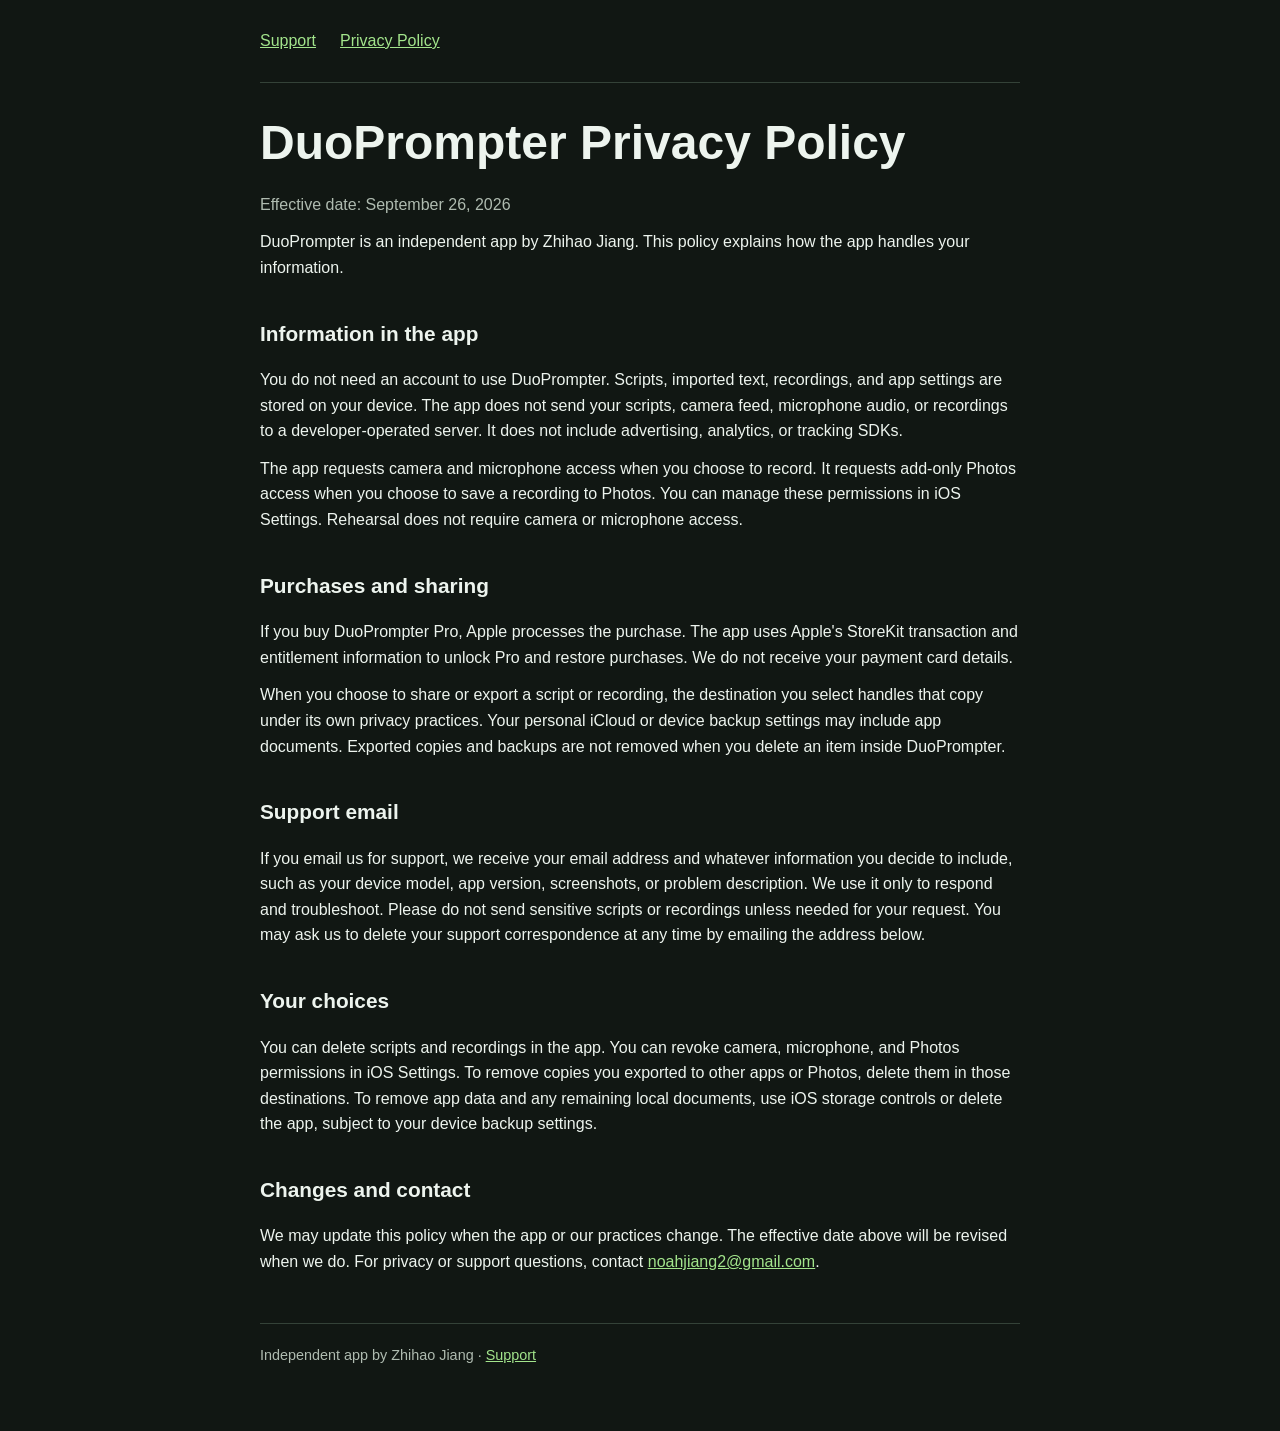
==== privacy.html @ 70214871 "发布 DuoPrompter 隐私政策与支持页面" ====
<!doctype html>
<html lang="en">
<head>
  <meta charset="utf-8">
  <meta name="viewport" content="width=device-width, initial-scale=1">
  <meta name="description" content="DuoPrompter privacy policy">
  <title>DuoPrompter Privacy Policy</title>
  <link rel="stylesheet" href="style.css">
</head>
<body>
  <main>
    <nav aria-label="Site"><a href="./">Support</a><a href="privacy.html">Privacy Policy</a></nav>
    <h1>DuoPrompter Privacy Policy</h1>
    <p class="muted">Effective date: September 26, 2026</p>
    <p>DuoPrompter is an independent app by Zhihao Jiang. This policy explains how the app handles your information.</p>
    <h2>Information in the app</h2>
    <p>You do not need an account to use DuoPrompter. Scripts, imported text, recordings, and app settings are stored on your device. The app does not send your scripts, camera feed, microphone audio, or recordings to a developer-operated server. It does not include advertising, analytics, or tracking SDKs.</p>
    <p>The app requests camera and microphone access when you choose to record. It requests add-only Photos access when you choose to save a recording to Photos. You can manage these permissions in iOS Settings. Rehearsal does not require camera or microphone access.</p>
    <h2>Purchases and sharing</h2>
    <p>If you buy DuoPrompter Pro, Apple processes the purchase. The app uses Apple's StoreKit transaction and entitlement information to unlock Pro and restore purchases. We do not receive your payment card details.</p>
    <p>When you choose to share or export a script or recording, the destination you select handles that copy under its own privacy practices. Your personal iCloud or device backup settings may include app documents. Exported copies and backups are not removed when you delete an item inside DuoPrompter.</p>
    <h2>Support email</h2>
    <p>If you email us for support, we receive your email address and whatever information you decide to include, such as your device model, app version, screenshots, or problem description. We use it only to respond and troubleshoot. Please do not send sensitive scripts or recordings unless needed for your request. You may ask us to delete your support correspondence at any time by emailing the address below.</p>
    <h2>Your choices</h2>
    <p>You can delete scripts and recordings in the app. You can revoke camera, microphone, and Photos permissions in iOS Settings. To remove copies you exported to other apps or Photos, delete them in those destinations. To remove app data and any remaining local documents, use iOS storage controls or delete the app, subject to your device backup settings.</p>
    <h2>Changes and contact</h2>
    <p>We may update this policy when the app or our practices change. The effective date above will be revised when we do. For privacy or support questions, contact <a href="mailto:noahjiang2@gmail.com">noahjiang2@gmail.com</a>.</p>
    <footer>Independent app by Zhihao Jiang · <a href="./">Support</a></footer>
  </main>
</body>
</html>
---- style.css ----
:root { color-scheme: light dark; font-family: -apple-system, BlinkMacSystemFont, "Segoe UI", sans-serif; line-height: 1.6; }
body { margin: 0; background: #111713; color: #edf4ee; }
main { max-width: 760px; margin: auto; padding: 28px 24px 64px; }
nav { display: flex; gap: 24px; padding-bottom: 28px; border-bottom: 1px solid #344238; }
h1 { font-size: clamp(2rem, 6vw, 3rem); line-height: 1.15; margin: 32px 0 22px; }
h2 { margin-top: 36px; font-size: 1.3rem; }
h3 { margin-top: 24px; font-size: 1rem; }
p { margin: 12px 0; }
a { color: #a3e58c; }
a:hover { color: #c2f2b4; }
.muted { color: #afbbb0; }
footer { margin-top: 48px; padding-top: 20px; border-top: 1px solid #344238; color: #afbbb0; font-size: .9rem; }
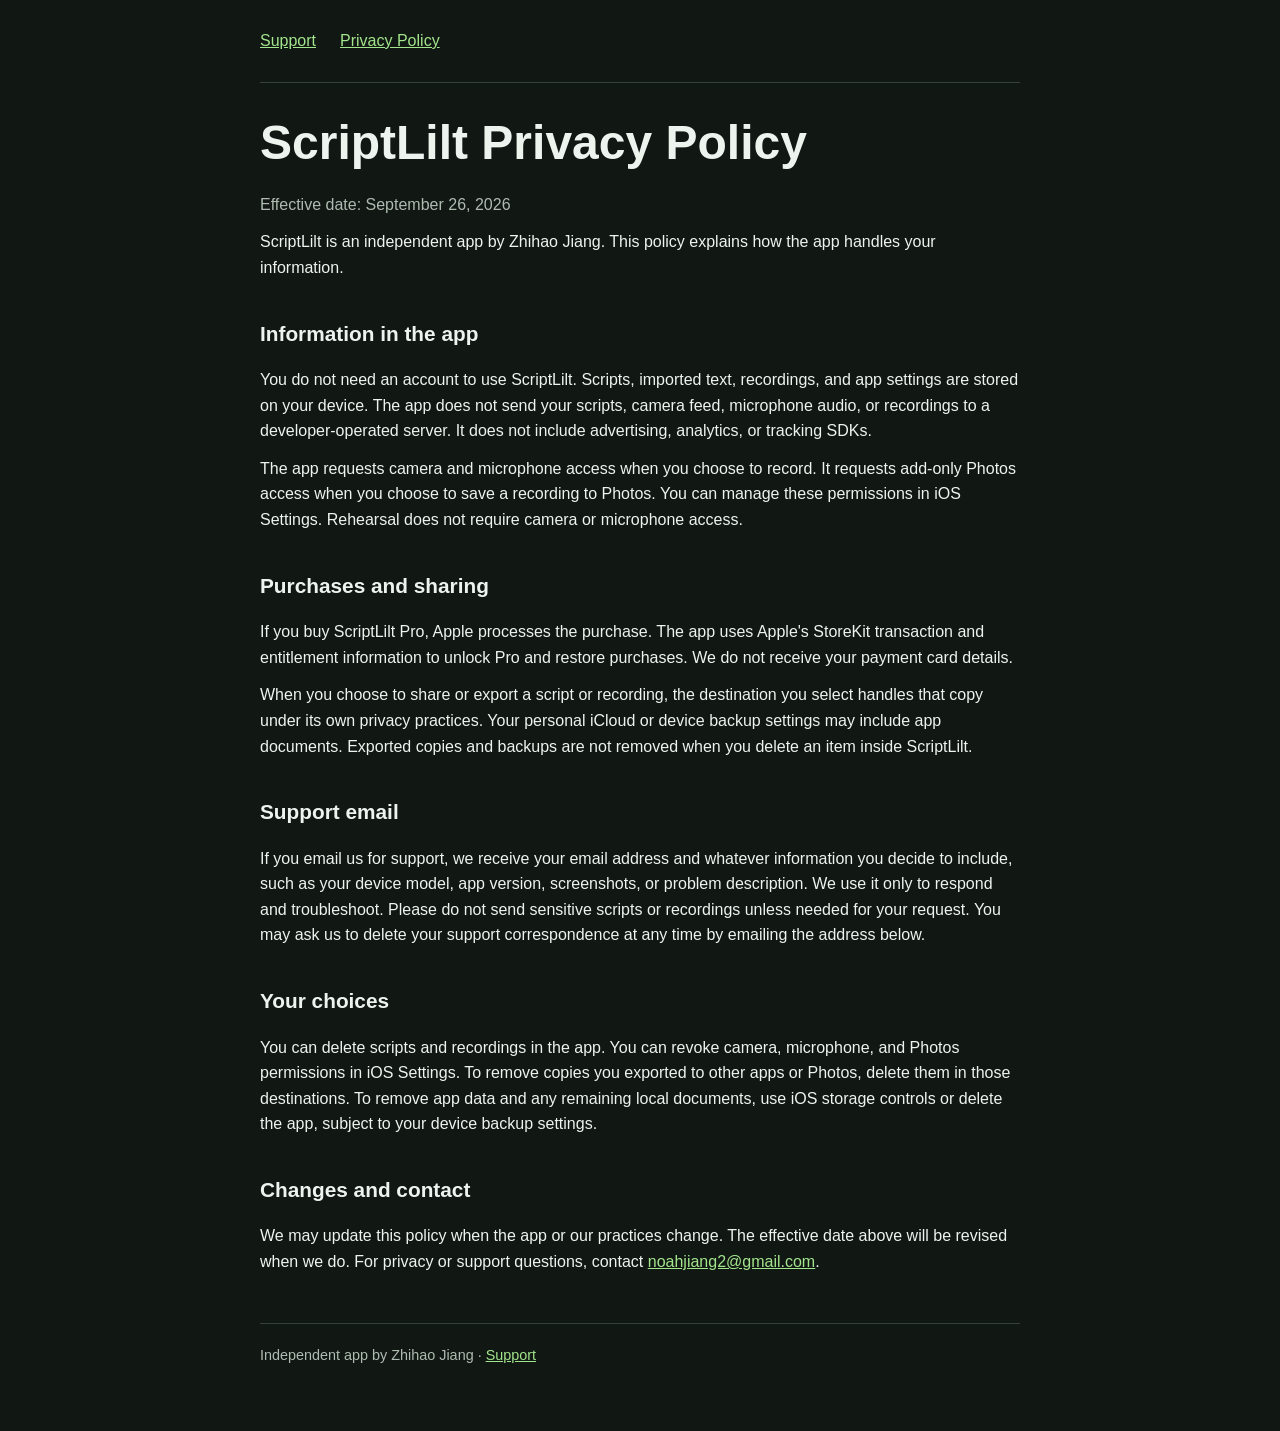
==== commit 7d22da9d: "将支持与隐私页面名称更新为 ScriptLilt" ====
--- a/privacy.html
+++ b/privacy.html
@@ -3,22 +3,22 @@
 <head>
   <meta charset="utf-8">
   <meta name="viewport" content="width=device-width, initial-scale=1">
-  <meta name="description" content="DuoPrompter privacy policy">
-  <title>DuoPrompter Privacy Policy</title>
+  <meta name="description" content="ScriptLilt privacy policy">
+  <title>ScriptLilt Privacy Policy</title>
   <link rel="stylesheet" href="style.css">
 </head>
 <body>
   <main>
     <nav aria-label="Site"><a href="./">Support</a><a href="privacy.html">Privacy Policy</a></nav>
-    <h1>DuoPrompter Privacy Policy</h1>
+    <h1>ScriptLilt Privacy Policy</h1>
     <p class="muted">Effective date: September 26, 2026</p>
-    <p>DuoPrompter is an independent app by Zhihao Jiang. This policy explains how the app handles your information.</p>
+    <p>ScriptLilt is an independent app by Zhihao Jiang. This policy explains how the app handles your information.</p>
     <h2>Information in the app</h2>
-    <p>You do not need an account to use DuoPrompter. Scripts, imported text, recordings, and app settings are stored on your device. The app does not send your scripts, camera feed, microphone audio, or recordings to a developer-operated server. It does not include advertising, analytics, or tracking SDKs.</p>
+    <p>You do not need an account to use ScriptLilt. Scripts, imported text, recordings, and app settings are stored on your device. The app does not send your scripts, camera feed, microphone audio, or recordings to a developer-operated server. It does not include advertising, analytics, or tracking SDKs.</p>
     <p>The app requests camera and microphone access when you choose to record. It requests add-only Photos access when you choose to save a recording to Photos. You can manage these permissions in iOS Settings. Rehearsal does not require camera or microphone access.</p>
     <h2>Purchases and sharing</h2>
-    <p>If you buy DuoPrompter Pro, Apple processes the purchase. The app uses Apple's StoreKit transaction and entitlement information to unlock Pro and restore purchases. We do not receive your payment card details.</p>
-    <p>When you choose to share or export a script or recording, the destination you select handles that copy under its own privacy practices. Your personal iCloud or device backup settings may include app documents. Exported copies and backups are not removed when you delete an item inside DuoPrompter.</p>
+    <p>If you buy ScriptLilt Pro, Apple processes the purchase. The app uses Apple's StoreKit transaction and entitlement information to unlock Pro and restore purchases. We do not receive your payment card details.</p>
+    <p>When you choose to share or export a script or recording, the destination you select handles that copy under its own privacy practices. Your personal iCloud or device backup settings may include app documents. Exported copies and backups are not removed when you delete an item inside ScriptLilt.</p>
     <h2>Support email</h2>
     <p>If you email us for support, we receive your email address and whatever information you decide to include, such as your device model, app version, screenshots, or problem description. We use it only to respond and troubleshoot. Please do not send sensitive scripts or recordings unless needed for your request. You may ask us to delete your support correspondence at any time by emailing the address below.</p>
     <h2>Your choices</h2>
